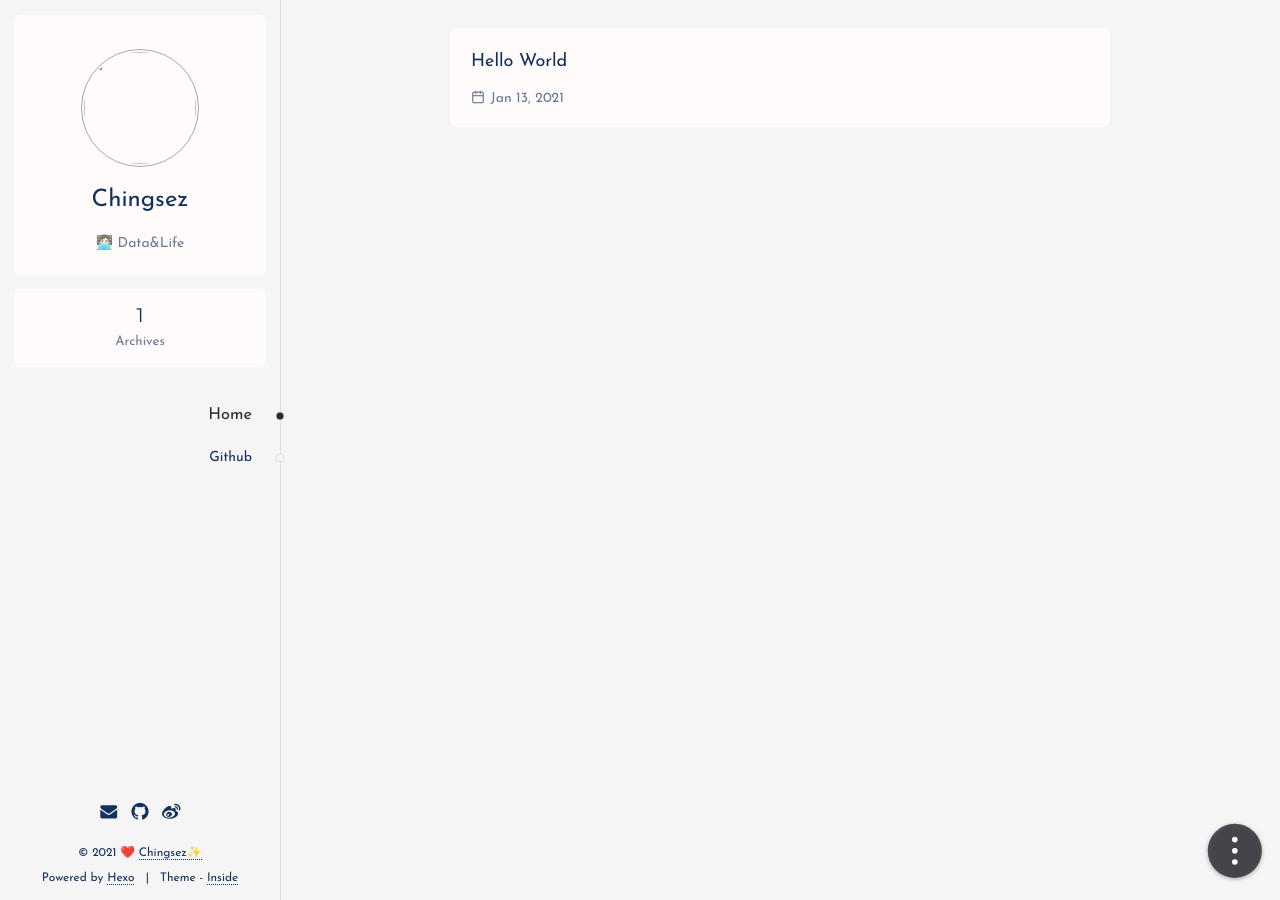
==== index.html @ ec2925b9 "Site updated: 2021-01-14 09:56:22" ====
<!doctype html>
<html lang="en">
<head>
<meta charset="utf-8">
<title>Chingsez's Blog</title>
<base href="/">
<meta name="viewport" content="width=device-width, initial-scale=1, maximum-scale=1, user-scalable=0">
<link rel="canonical" href="http://example.com/">
<link rel="icon" type="image/x-icon" href="/favicon.ico">

<meta property="og:type" content="website">
<meta property="og:title" content="Chingsez&#39;s Blog">
<meta property="og:url" content="http://example.com/index.html">
<meta property="og:site_name" content="Chingsez&#39;s Blog">
<meta property="og:locale" content="en_US">
<meta property="og:image" content="http://tva1.sinaimg.cn/large/008eGmZEly1gmm3kkllflj30u00u0e82.jpg">
<meta property="article:author" content="Chingsez">
<meta name="twitter:card" content="summary">
<meta name="twitter:image" content="http://tva1.sinaimg.cn/large/008eGmZEly1gmm3kkllflj30u00u0e82.jpg">


<!-- hexo injector head_end start --><link href="//fonts.googleapis.com/css?family=Baloo+Bhaijaan|Inconsolata|Josefin+Sans|Montserrat" rel="stylesheet"><link href="/styles.43478ea7e28ed563c48b.css" rel="stylesheet">
<script src="/config.f42c9f4989754b93beda.js"></script>

<link rel="stylesheet" href="/theme.583ee6c41710050a871c.css" is="theme">
<!-- hexo injector head_end end --><meta name="generator" content="Hexo 5.3.0"></head>
<body lang="en"><!-- hexo injector body_begin start --><is-a></is-a><!-- hexo injector body_begin end --><!-- hexo injector body_end start --><script src="/runtime.b15aa7186c559b492b7d.js"></script><script src="/polyfills.824ff89b5f3ca4543a31.js"></script><script src="/main.03652fc423a687c817e8.js"></script><!-- hexo injector body_end end --></body>
</html>
---- styles.43478ea7e28ed563c48b.css ----
@charset "UTF-8";body,html{height:100%}@media print{body,html{height:auto}}html{font-size:14px}@media screen and (max-width:359px){html{font-size:12px}}body{margin:0;font-family:sans-serif;text-rendering:geometricPrecision;-webkit-font-smoothing:antialiased;-webkit-text-size-adjust:100%}@media print{body{background:none!important;color:#000!important}}h1,h2,h3,h4,h5,h6{font-weight:400;line-height:1.5}h1{font-size:1.78571rem}h2{font-size:1.42857rem}h3{font-size:1.28571rem}h4{font-size:1.14286rem}h5,h6{font-size:1rem}a{color:inherit;text-decoration:none;cursor:pointer}canvas,iframe,video{display:block;margin:auto;max-width:100%}img{max-width:100%}blockquote{margin:0;padding:0}table{border-spacing:0;border-collapse:collapse;font-size:inherit}td,th{padding:0}code,pre{font-size:85%;-webkit-font-smoothing:initial;-moz-osx-font-smoothing:initial}code{padding:.2em .4em;border-radius:3px}pre{padding:.75rem 1rem;line-height:1.6;overflow-wrap:normal;border:1px solid;border-color:inherit}pre pre{border:0}pre code{background:none;margin:0;padding:0;color:inherit}::-webkit-scrollbar{width:8px;height:6px}@media (max-width:675px){::-webkit-scrollbar{width:0;height:0;background:none}}input,textarea{border:1px solid;color:inherit;font-family:inherit;padding:4px 6px;background:none}input::-webkit-input-placeholder,textarea::-webkit-input-placeholder{color:inherit;opacity:.5}input:focus,textarea:focus{outline:none}sub,sup{position:relative;vertical-align:baseline}sup{top:-.5em}sub{top:-.3em}@font-face{font-weight:400;font-style:normal;font-family:Icon;src:url([data-uri]) format("woff")}.φbg:before{color:inherit;text-transform:none;font-style:normal;font-family:Icon;vertical-align:-1px}.icon-folder-minus:before{content:"\E900"}.icon-folder-plus:before{content:"\E901"}.icon-minus-circle:before{content:"\E923"}.icon-minus-square:before{content:"\E92E"}.icon-minus:before{content:"\E92F"}.icon-plus-square:before{content:"\E930"}.icon-plus-circle:before{content:"\E931"}.icon-plus:before{content:"\E932"}.icon-exit:before{content:"\E928"}.icon-external:before{content:"\E929"}.icon-check:before{content:"\E92A"}.icon-circle:before{content:"\E92B"}.icon-link:before{content:"\E906"}.icon-at:before{content:"\E927"}.icon-image:before{content:"\E905"}.icon-author:before{content:"\E903"}.icon-cate:before{content:"\E904"}.icon-hash:before{content:"\E907"}.icon-dot:before{content:"\E908"}.icon-next:before{content:"\E909"}.icon-previous:before{content:"\E90A"}.icon-down:before{content:"\E90B"}.icon-up:before{content:"\E90C"}.icon-search:before{content:"\E90D"}.icon-calendar:before{content:"\E90E"}.icon-eye:before{content:"\E90F"}.icon-clock:before{content:"\E910"}.icon-sidebar:before{content:"\E926"}.icon-toc:before{content:"\E925"}.icon-loader:before{content:"\E902"}.icon-wechat:before{content:"\E91C"}.icon-paypal:before{content:"\E919"}.icon-bitcoin:before{content:"\E91B"}.icon-soundcloud:before{content:"\E911"}.icon-pinterest:before{content:"\E91A"}.icon-youtube:before{content:"\E916"}.icon-tumblr:before{content:"\E914"}.icon-linkedin:before{content:"\E915"}.icon-myspace:before{content:"\E917"}.icon-disqus:before{content:"\E918"}.icon-hangouts:before{content:"\E912"}.icon-email:before{content:"\E913"}.icon-facebook:before{content:"\E91D"}.icon-dribbble:before{content:"\E91E"}.icon-telegram:before{content:"\E91F"}.icon-qq:before{content:"\E920"}.icon-instagram:before{content:"\E921"}.icon-weibo:before{content:"\E922"}.icon-feed:before{content:"\E924"}.icon-twitter:before{content:"\E92C"}.icon-github:before{content:"\E92D"}.φbh{position:relative}.φbi{position:fixed;top:0;left:0;z-index:1;overflow-x:hidden;overflow-y:auto;-webkit-overflow-scrolling:touch;width:100%;height:100%}.φbi img{position:absolute;transition:transform .3s cubic-bezier(.2,0,.2,1);transform-origin:0 0;cursor:inherit}.φbi:after{content:"";position:fixed;left:0;right:0;bottom:0;top:0;z-index:-1;transition:opacity .3s;opacity:0}.φbj{cursor:zoom-out}.φbj:after{opacity:1}.φbk{word-wrap:break-word;line-height:1.8}.φbk h2,.φbk h3,.φbk h4,.φbk h5,.φbk h6{margin:2rem 0 1rem;font-weight:700}.φbk h2 a:last-child,.φbk h3 a:last-child,.φbk h4 a:last-child,.φbk h5 a:last-child,.φbk h6 a:last-child{visibility:hidden;border:0}.φbk h2 a:last-child:active,.φbk h2 a:last-child:hover,.φbk h3 a:last-child:active,.φbk h3 a:last-child:hover,.φbk h4 a:last-child:active,.φbk h4 a:last-child:hover,.φbk h5 a:last-child:active,.φbk h5 a:last-child:hover,.φbk h6 a:last-child:active,.φbk h6 a:last-child:hover{color:inherit}.φbk h2 a:last-child:active:after,.φbk h2 a:last-child:hover:after,.φbk h3 a:last-child:active:after,.φbk h3 a:last-child:hover:after,.φbk h4 a:last-child:active:after,.φbk h4 a:last-child:hover:after,.φbk h5 a:last-child:active:after,.φbk h5 a:last-child:hover:after,.φbk h6 a:last-child:active:after,.φbk h6 a:last-child:hover:after{opacity:1;transition:opacity .15s}.φbk h2 a:last-child:after,.φbk h3 a:last-child:after,.φbk h4 a:last-child:after,.φbk h5 a:last-child:after,.φbk h6 a:last-child:after{padding-left:.2em;content:"\E906";vertical-align:-16%;font-style:normal;font-family:Icon;line-height:1;opacity:.63}.φbk h2:active a,.φbk h2:hover a,.φbk h3:active a,.φbk h3:hover a,.φbk h4:active a,.φbk h4:hover a,.φbk h5:active a,.φbk h5:hover a,.φbk h6:active a,.φbk h6:hover a{visibility:visible}.φbk>iframe,.φbk>video{margin:2em auto}.φbk img{vertical-align:text-bottom}.φbk hr{margin:2.5em auto;width:4px;height:4px;border:0;border-radius:3px;background-color:currentColor;box-shadow:1em 0 0 0 currentColor,-1em 0 0 0 currentColor}.φbk blockquote{position:relative;margin:2em 0;padding-left:24px;border-color:inherit}.φbk blockquote:before{position:absolute;left:0;top:0;width:4px;bottom:0;background-color:currentColor;content:"";opacity:.2}.φbk blockquote footer cite{word-break:break-all}.φbk blockquote footer cite:before{padding:0 .3em;content:"\2014"}@media print{.φbk blockquote{margin:2em 1em;font-style:italic;color:#555}}.φbk ol,.φbk ul{padding-left:2em}.φbk ol>li{list-style-type:decimal}.φbk ol>li>ol>li{list-style-type:lower-alpha}.φbk ol>li>ol>li>ol>li{list-style-type:lower-roman}.φbk a{border-bottom:1px dotted;transition:color .15s,border-color .15s,opacity .15s}.φbk a:active,.φbk a:hover{border-bottom-style:solid}.φbk details{position:relative;padding-left:1.5em;border-color:inherit}.φbk details[open]>summary:before{transform:rotate(90deg)}.φbk details>summary{outline:inherit;list-style:none;cursor:pointer;-webkit-user-select:none;-moz-user-select:none;-ms-user-select:none;user-select:none}.φbk details>summary:before{font-family:Icon;position:absolute;left:0;content:"\E909";font-weight:700;transition:transform .15s}.φbk details>summary::-webkit-details-marker{display:none}.φbk details>p:first-of-type{margin-top:0}.φbk>pre{overflow-x:auto}.φbk>pre code{color:inherit;background-color:inherit}.φbk sup a,.φbk sup a:hover{border-bottom:none}@media print{.φbk{line-height:1.5}.φbk a{border-bottom:0}.φbk a[href^=http]:after,.φbk a[href^=https] .φbk a[href^="//"]:after{content:" ("attr(href)")"}}.φbl:first-letter{float:left;margin:.3rem .4rem 0 0;font-size:2.9rem;line-height:1}@media print{.φbl:first-letter{font-size:2.6rem}}.φbk .φcy{margin:1.5em 0;border-color:inherit}.φbk .φcy>div{overflow-x:auto}@media print{.φbk .φcy>div{overflow-x:visible}}@media (max-width:675px){.φbk .φcy{overflow-x:auto;margin:1.5em -1.5rem}.φbk .φcy>div{display:table;overflow-x:inherit;padding:0 1.5rem;min-width:100%;box-shadow:none!important}}.φbk .φda,.φbk .φda table{border-color:inherit}.φbk .φda table{margin:auto;min-width:100%}.φbk .φda td,.φbk .φda th{padding:.5em 1em;border-bottom:1px solid;border-color:inherit}.φbk .φda th{text-align:inherit;white-space:nowrap;font-weight:700}.φbk .φda td{white-space:pre}.φbk .φda th[align=center]{text-align:center}.φbk .φda th[align=right]{text-align:right}@media print{.φbk .φda{text-align:center}.φbk .φda table{display:inline-table;min-width:auto;border:1px solid;text-align:left}.φbk .φda td,.φbk .φda th{white-space:normal;border:1px solid;padding:.5em}.φbk .φda tr:nth-child(2n){background:none!important}}.φbk .φcx{display:block;margin:auto;cursor:zoom-in}.φbk .φcx+figcaption{display:block;margin-top:.75em;text-align:center;font-size:.85em;opacity:.63}.φbk .φcz{padding-left:.75em}.φbk .φcz li{list-style:none}.φbk .φcz i:before{margin-right:.4em;content:"\E92B";font-family:Icon;font-size:smaller;font-style:normal}.φbk .φcz input{display:none}.φbk .φcz input:checked~i:before{content:"\E92A"}.φbk .φdc.φdf>ul li>header:before{content:"\E930"}.φbk .φdc.φdf>ul li>input:checked~header:before{content:"\E92E"}.φbk .φdc.φde>ul li>header:before{content:"\E931"}.φbk .φdc.φde>ul li>input:checked~header:before{content:"\E923"}.φbk .φdc.φdd>ul li>header:before{content:"\E932"}.φbk .φdc.φdd>ul li>input:checked~header:before{content:"\E92F"}.φbk .φdc>ul{padding-left:1.5em}.φbk .φdc>ul li{position:relative;list-style-type:none}.φbk .φdc>ul li>input{position:absolute;z-index:1;left:-1.5em;top:0;margin:0;width:calc(100% + 1.5em);height:1.8em;font-size:inherit;cursor:pointer;opacity:0}.φbk .φdc>ul li>header{position:relative;display:block}.φbk .φdc>ul li>header:before{font-family:Icon;position:absolute;left:-1.5em}.φbk .φdc>ul li>input:checked~ul{display:block}.φbk .φdc>ul li>ul{display:none;padding-left:1.5em}.φbk .φdb>ul{padding-left:2rem}.φbk .φdb>ul li{position:relative;margin:.5em 0;list-style-type:none}.φbk .φdb>ul li:last-child:before{content:none}.φbk .φdb>ul li:before{margin-top:3px;margin-left:4px;width:2px;height:100%}.φbk .φdb>ul li:after,.φbk .φdb>ul li:before{position:absolute;top:.9rem;left:-2rem;content:""}.φbk .φdb>ul li:after{width:6px;height:6px;border:2px solid;border-color:inherit;border-radius:50%;transform:translateY(-50%)}.highlight{position:relative;margin:1em 0}.highlight>table{table-layout:fixed;width:100%}.highlight code{background:none}.highlight pre{margin:0;border:0}@media print{.highlight pre{padding-left:0;padding-right:0;white-space:pre-wrap}}.highlight .gutter{text-align:right;width:2em;vertical-align:top;padding-right:.2em;-webkit-user-select:none;-moz-user-select:none;-ms-user-select:none;user-select:none}.highlight .gutter pre{padding:.75rem .25rem .75rem .75rem}.highlight .gutter+.code pre{padding-left:.5rem;padding-right:0}@media print{.highlight .gutter{display:none}}.highlight .code{overflow-x:auto}.highlight .code .line{padding-right:.75rem}.highlight figcaption{padding:.5rem 1rem;font-size:85%}.highlight figcaption a{float:right;border:0}@media print{.highlight figcaption{padding-left:0;padding-right:0}}.highlight .emphasis{font-style:italic}.highlight .strong{font-weight:700}@media print{.highlight{border:0!important}}.gist .gist-meta{background:none!important}.gist .gist-file{border-color:#eee!important;border-radius:3px!important}.gist .gist-data{padding:.4em 0!important;border-color:#eee!important;border-radius:3px 3px 0 0!important}.φbm{display:block;overflow-x:hidden}.φbm,.φbo{position:relative;height:100%}.φbo{margin-left:280px;transform-origin:0 42%}@media (max-width:975px){.φbo{margin:0}}@media print{.φbo{margin:0}}.φbn,.φbs{height:100%}.φbs{overflow-y:auto;-webkit-overflow-scrolling:touch}.φbr{position:relative;display:block}@media (min-width:676px){.φbr{margin:2rem auto;max-width:660px;min-width:640px}}@media print{.φbr{margin:0 auto;max-width:680px}}.φbq{position:absolute;top:0;right:0;left:0;height:100%}@media (max-width:675px){.φbp:before{position:absolute;top:1.6rem;bottom:1.6rem;left:-1.6rem;z-index:-1;width:100%;border-radius:.85rem;background-color:hsla(0,0%,100%,.2);content:""}.φbp .φbs{overflow-y:hidden;border-radius:.85rem;transition:border-radius .4s}}.φbt{position:relative;display:block;margin-left:1.5rem;padding:.5rem 0;line-height:2rem;transition:color .15s}.φbt:before{position:absolute;top:1.5rem;left:-1rem;content:"-";opacity:.63;transform:translateY(-50%)}.φbv{float:left;padding-right:.5rem;white-space:nowrap;letter-spacing:1px;font-size:.85rem;opacity:.63}.φbu{display:table-cell;font-size:1.15rem}.φbw{padding:2px;width:8rem;height:8rem;border:1px solid;border-radius:50%;vertical-align:bottom}@media (max-width:675px){.φbw{border-color:hsla(0,0%,100%,.618)!important}}.φbx{display:block}.φby{border-radius:6px;padding:2.15rem}@media (max-width:675px){.φby{border-radius:0;padding:1.5rem}}.φbz{position:relative;display:block;padding:1rem 2.15rem 2.15rem}@media (max-width:675px){.φbz{padding:1rem 1.5rem 1.5rem}}@media print{.φbz{display:none}}.φca{display:block;padding:1rem;border-radius:3px;text-align:center;line-height:1.6;transition:background-color .15s;-webkit-user-select:none;-moz-user-select:none;-ms-user-select:none;user-select:none}.φca:active,.φca:hover{color:#fff}.φcb{padding-bottom:4rem;line-height:1.6}.φcc{display:block;margin:2rem 0;padding:1rem 1.5rem;border-left:3px solid transparent;border-radius:3px;word-break:break-word;line-height:1.8}@media print{.φcc{display:none}}.φcg{margin:0;padding:0}.φce{overflow:hidden;list-style:none}.φcf{float:left}.φcf span{margin:0 .6em 0 .2em}.φcd{display:table-cell}.φch{position:fixed;right:1rem;bottom:1.3rem;z-index:1;color:#fff;text-align:center;-webkit-tap-highlight-color:transparent}@media print{.φch{display:none}}.φcj{width:4.4rem;height:4.4rem;cursor:pointer}.φck{-webkit-animation:1s both;animation:1s both;-webkit-animation-name:φci;animation-name:φci}.φcp{z-index:-1;display:block;width:4.4rem;height:4.4rem}.φcm{transform:translate3d(2.2rem,2.2rem,0)}.φcm circle{transition:all .15s cubic-bezier(0,0,.382,1.618);fill:#fff}.φcn{font-size:1.2rem;line-height:1;transform:translateY(.382em);fill:#fff;text-anchor:middle}.φcn tspan{font-size:.75rem;font-family:inherit}.φco{opacity:.9;transform:rotate(-90deg);transform-origin:50% 50%;stroke-width:1px;fill:none}.φcl{opacity:.8}.φcq span{position:absolute;z-index:-1;width:3.4rem;height:3.4rem;border-radius:50%;background-color:rgba(0,0,0,.8);box-shadow:0 2px 4px 1px rgba(0,0,0,.2);font-size:1.5rem;line-height:3.4rem;opacity:0;cursor:pointer;transition:.4s cubic-bezier(0,0,.382,1.618);transition-property:transform,opacity}.φcq span:before{font-size:inherit}.φcq span:nth-child(3n-2){top:0;right:0}.φcq span:nth-child(3n-1){top:0;left:0}.φcq span:nth-child(3n){bottom:0;left:0}.φcr span{opacity:1}.φcr span:first-child{transform:translate3d(0,-140%,0)}.φcr span:nth-child(2){transform:translate3d(-98.99495%,-98.99495%,0)}.φcr span:nth-child(3){transform:translate3d(-140%,0,0)}.φcr span:nth-child(4){transform:translate3d(0,-280%,0)}.φcr span:nth-child(5){transform:translate3d(-107.15136%,-258.68627%,0)}@-webkit-keyframes φci{to{transform:rotateY(1turn)}}@keyframes φci{to{transform:rotateY(1turn)}}.φdg{display:flex;justify-content:center;margin:2rem 0}.φdg,.φdh{text-align:center}.φdh{margin:0 2px;width:2.4rem;height:2.4rem;border-radius:50%;line-height:2.4rem}.φdh:active,.φdh:hover,.φdi{color:#fff}.φdi,.φdj{pointer-events:none}.φdj:before{content:"\E908";font-family:Icon}.φdl:before{content:"\E90A";font-family:Icon}.φdk:before{content:"\E909";font-family:Icon}.φdm{display:block;overflow:hidden;margin-bottom:1.75rem;border-radius:6px}@media (max-width:675px){.φdm{margin:1rem}}.φds{margin:0;font-weight:400;-webkit-tap-highlight-color:transparent}.φds a{padding:1.5rem 1.5rem 0;transition:color .15s}.φdr,.φds a{display:block}.φdn{padding:0 1.5rem;opacity:.8}.φdo{margin:1em 1.5rem 0;padding-bottom:1.5rem;opacity:.63}.φdp{display:inline-block;margin-right:1rem}.φdq{margin-right:.4rem}.φdt{position:relative;display:block;margin:4rem 0 1.5rem;text-align:center}@media print{.φdt{display:none}}.φdy{margin:0;font-size:1.1rem;line-height:2}.φdv{display:inline-block;padding-top:1rem}.φdw{overflow:hidden;border:1px solid;border-color:inherit;border-radius:6px;box-shadow:3px 4px 11px rgba(42,43,51,.1);-webkit-animation:.2s both;animation:.2s both;-webkit-animation-name:φdu;animation-name:φdu}.φdx{margin-bottom:1rem;max-width:24rem;border-color:inherit}.φdw div{padding:1rem 1.5rem;text-align:left;line-height:1.5}@media (max-width:675px){.φdw div{padding:1rem}}.φdw a{display:block;overflow:hidden;max-width:100%;border-radius:3px;text-overflow:ellipsis;white-space:nowrap;transition:background-color .15s,color .15s}.φdz{position:relative;padding:0 1rem;border-color:inherit;font-size:1.1rem;transition:color .15s}.φdz,.φea{display:inline-block}.φea{box-sizing:border-box;border:1px solid;border-color:inherit;border-radius:2.6rem;white-space:nowrap;font-size:.85rem;line-height:2.6rem}.φdz:after{position:absolute;top:50%;right:0;height:1.4rem;border-left:1px solid;border-color:inherit;content:"";transform:translateY(-50%)}.φdz:first-child{padding-left:1.25rem}.φdz:last-child{padding-right:1.25rem}.φdz:last-child:after{content:none}.φdz:before{vertical-align:middle;font-size:1.4rem}@-webkit-keyframes φdu{0%{opacity:0;transform:translate3d(0,1rem,0)}to{opacity:1;transform:none}}@keyframes φdu{0%{opacity:0;transform:translate3d(0,1rem,0)}to{opacity:1;transform:none}}.φcs,.φcu{display:block}.φcu{width:100%}.φcv{position:relative;display:block;max-width:100%;text-align:center}.φcv:before{position:absolute;top:50%;left:50%;margin:-.7em 0 0 -.7em;color:inherit;content:"\E902";font-style:normal;font-size:1.4rem;font-family:Icon;opacity:.63;-webkit-animation:1.75s linear infinite;animation:1.75s linear infinite;-webkit-animation-name:φct;animation-name:φct}.φcw:before{content:"\E905";-webkit-animation:none;animation:none}@-webkit-keyframes φct{0%{transform:rotate(0)}to{transform:rotate(1turn)}}@keyframes φct{0%{transform:rotate(0)}to{transform:rotate(1turn)}}.φeb{position:fixed;top:0;bottom:0;left:0;border-right:1px solid}@media (max-width:975px){.φeb{opacity:0;z-index:0}}@media (max-width:675px){.φeb{border:0;color:#fff}}@media print{.φeb{display:none}}.φel{position:relative;overflow-y:auto;-webkit-overflow-scrolling:touch;margin-right:-1rem;padding-right:1rem;height:100%;width:280px}@media (max-width:675px){.φel{padding-right:1.6rem}}.φel::-webkit-scrollbar{width:0;height:0}.φem{padding:1px 0}.φec{margin:1rem 1rem .5rem;border-radius:6px;text-align:center}@media (max-width:675px){.φec{border:0;background:none!important}}.φed{display:inline-block;margin-top:2.4rem}.φef{display:block;margin:1.5rem;font-size:1.714285rem;transition:color .15s}@media (max-width:675px){.φef{color:#fff!important}}.φee{padding:0 1.5rem 1.5rem;line-height:1.5;opacity:.63}.φeq{display:flex;justify-content:space-around;margin:0 1rem;padding:0 1rem;border-radius:6px;text-align:center;white-space:nowrap;-webkit-tap-highlight-color:transparent;-webkit-user-select:none;-moz-user-select:none;-ms-user-select:none;user-select:none}@media (max-width:675px){.φeq{background:none!important}}.φer{position:relative;padding:1.25rem 0;min-width:24%;border-radius:6px}.φer:after{position:absolute;right:0;bottom:0;left:0;margin:auto;width:62%;height:.3rem;content:"";transition:transform .4s;transform:scaleY(0);transform-origin:bottom center;border-radius:3px 3px 0 0;background-color:currentColor}.φer span{display:block;margin:0 .5rem;line-height:1}.φer span:first-child{margin-bottom:.75rem;font-size:1.4rem}.φer span:last-child{font-size:.95rem;opacity:.63}@media (max-width:675px){.φer:after{left:-.2rem;right:-.2rem;top:.5rem;bottom:.5rem;width:auto;height:auto;border-radius:6px;background-color:hsla(0,0%,100%,.1)!important}}.φer:active:after,.φer:hover:after,.φes:after{transform:scaleX(1)}@media (max-width:675px){.φer:active,.φer:hover,.φes{color:#fff!important}}.φen{margin:2rem 0 3rem;-webkit-tap-highlight-color:transparent;-webkit-user-select:none;-moz-user-select:none;-ms-user-select:none;user-select:none}.φeo{position:relative;display:block;padding-right:2rem;border-color:inherit;text-align:right;text-transform:capitalize;white-space:pre;line-height:3rem;transition:all .15s}.φeo:after{position:absolute;top:50%;right:0;width:7px;height:7px;border-radius:50%;content:"";transform:translate(50%,-50%)}@media (max-width:675px){.φeo{padding-left:3rem;text-align:left}.φeo:before{position:absolute;top:0;right:0;width:100%;height:100%;background:linear-gradient(90deg,hsla(0,0%,100%,.1),transparent)!important;content:"";transition:transform .4s;transform:scaleX(0);transform-origin:0 50%}.φeo:after{content:none}}.φeo:active,.φeo:hover,.φep{font-size:1.168rem}.φeo:active:after,.φeo:hover:after,.φep:after{background-image:none}@media (max-width:675px){.φeo:active,.φeo:hover,.φep{font-size:inherit;color:#fff!important}.φeo:active:before,.φeo:hover:before,.φep:before{transform:scaleX(1)}}.φeg{padding:1rem 1rem .75rem;text-align:center;line-height:1.4em}.φeg>p{margin:.25rem 0 0;font-size:.85rem}.φeg>p a{border-color:inherit}@media (max-width:675px){.φeg>p a:active,.φeg>p a:hover{color:#fff;border-color:#fff}}.φei+.φei:before{padding:0 .8rem;content:"|"}.φeh{position:absolute;right:1rem;bottom:0;left:0}.φej{margin:0 1rem 1rem;-webkit-user-select:none;-moz-user-select:none;-ms-user-select:none;user-select:none}.φek{display:inline-block;font-size:0;transition:color .15s}.φek:before{margin:0 .4rem;font-size:1.428rem;line-height:1.5}@media (max-width:675px){.φek:active,.φek:hover{color:#fff!important}}.φet{display:inline-block;margin:0 1rem 1rem 0}.φeu{display:block;padding:0 1em;border-radius:3px;line-height:2.4;transition:background-color .15s}.φeu:before{margin-right:.2em;content:"\E907";vertical-align:-.1em;font-size:.85em;font-family:Icon;vertical-align:-1px;line-height:inherit}.φeu :active,.φeu:hover{color:#fff}.φev{position:fixed;top:0;right:0;bottom:0;overflow-y:auto;-webkit-overflow-scrolling:touch;-webkit-user-select:none;-moz-user-select:none;-ms-user-select:none;user-select:none;padding:1rem 0;width:252px;transform:translate3d(252px,0,0)}@media print{.φev{display:none}}.φew{box-shadow:-2px 0 3px rgba(0,0,0,.1)}.φex{position:relative;margin:0;padding:0 0 0 1.5em}.φey{padding:0}.φey:before{position:absolute;top:.5em;bottom:.5em;left:1px;width:2px;content:"";transition:transform .4s;transform:scaleY(0);transform-origin:center top}.φez:before{transform:scaleX(1)}.φfa{display:block;padding:.5em 1em;line-height:1.4}.φfa code{white-space:nowrap}.φfb{float:left;margin-right:4px;font-size:.9rem}.φfc{display:table-cell}.φfd{display:block;text-align:center;opacity:.5}.φfe{margin:10rem 0 3rem;border:0;font-size:10rem;font-family:monospace}@media (max-width:675px){.φfe{font-size:6rem}}.φff{font-size:1.25rem}.φfg{display:block}.φfj{border-radius:6px;padding:2.15rem}@media (max-width:675px){.φfj{border-radius:0;padding:1.5rem}}.φfk{position:relative;padding:2.15rem 0;border-color:inherit}@media (max-width:675px){.φfk{padding:1.5rem 0}}.φfk:first-of-type{margin-top:-2.15rem}@media (max-width:675px){.φfk:first-of-type{margin-top:-1.5rem}}.φfk:last-of-type{margin-bottom:-2.15rem;padding-bottom:6rem}@media (max-width:675px){.φfk:last-of-type{margin-bottom:-1.5rem}}.φfk:before{position:absolute;top:0;left:1.5rem;height:100%;border-left:1px solid;border-color:inherit;content:""}.φfl{margin:0;line-height:2.4em}.φfh,.φfl{position:relative}.φfh{padding-left:3rem}.φfh:hover .φfi:after{opacity:1}.φfi{top:1.5rem;left:1.5rem;padding:0 .6em;border-radius:2em;color:#fff;text-transform:uppercase;font-weight:600;line-height:2;transform:translate3d(-50%,-50%,0) scale3d(.75,.75,1)}.φfi,.φfi:after{position:absolute}.φfi:after{top:0;right:0;bottom:0;left:0;z-index:-1;border-radius:inherit;content:"";opacity:.63;transition:opacity .4s}.φfm{display:block;overflow-x:auto;overflow-y:hidden;white-space:nowrap}.φfm::-webkit-scrollbar{width:0;height:0}.φfr{position:relative;margin-bottom:.3rem;overflow:hidden;border-radius:6px}@media (max-width:675px){.φfr{border-radius:0}}.φfn{position:relative;display:inline-block;padding:0 2rem;font-size:1.2rem;line-height:3.8;border-color:inherit}.φfn:after{margin-left:.5rem;padding:2px 5px;border-radius:3px;border:1px solid;border-color:inherit;content:attr(count);font-size:.85rem}.φfn:before{position:absolute;right:0;bottom:0;left:0;margin:auto;width:38%;height:.3rem;content:"";transition:transform .4s;transform:scaleY(0);transform-origin:bottom center;border-radius:3px 3px 0 0;background-color:currentColor}.φfn:active:before,.φfn:hover:before,.φfo:before{transform:scaleX(1)}.φfp{z-index:1;display:flex;align-items:center;padding:0 .5em;-webkit-user-select:none;-moz-user-select:none;-ms-user-select:none;user-select:none}.φfp,.φfp:after{position:absolute;top:0;bottom:0;left:0}.φfp:after{content:"";right:0;box-shadow:0 0 10px 14px currentColor}.φfq{right:0;left:auto}.φfs{display:block;overflow:hidden;border-radius:6px}@media (max-width:675px){.φfs{border-radius:0}}@media print{.φfs{background:#fff}}.φfu{text-align:center}@media print{.φfu{display:none}}.φfw{margin:0;padding:4.3rem 2.15rem 2.15rem}.φfv{margin-top:-1rem;line-height:2;opacity:.5}.φft{position:relative;padding:.80625rem 2.15rem 2.15rem}@media (max-width:675px){.φft{padding:.5625rem 1.5rem 1.5rem}}@media print{.φft{padding:0}.φft:before{display:block;margin:1rem 0 4rem;content:attr(data-title);text-align:center;font-size:2.2rem}}.φfx{display:block;overflow:hidden;border-radius:6px}@media (max-width:675px){.φfx{border-radius:0}}@media print{.φfx{background:#fff}}.φgh{position:relative}@media (max-width:675px){.φgh{border-radius:0}}@media print{.φgh{display:none}}.φgj,.φgt{margin:0}.φgj{line-height:2}.φgk{display:inline-block;margin-right:1rem;transition:color .15s}.φgk:before{margin-right:.4rem;font-family:Icon;vertical-align:-1px}.φgo:before{content:"\E90E"}.φgl:before{content:"\E903"}.φgp:before{content:"\E90F"}.φgn:before{content:"\E910"}.φgm:before{content:"\E904"}.φga{position:relative;padding:.80625rem 2.15rem 2.15rem}@media (max-width:675px){.φga{padding:.5625rem 1.5rem 1.5rem}}@media print{.φga{margin:2rem 4rem;padding:0}.φga:before{display:block;margin:1rem 0 4rem;content:attr(data-title);text-align:center;font-size:2.2rem}}.φgb{padding:0 2.15rem}@media (max-width:675px){.φgb{padding:0 1.5rem}}@media print{.φgb{display:none}}.φgg{padding-bottom:1rem}.φgc{display:flex;padding:1.5rem 0;border-top:1px solid;border-color:inherit;line-height:1.5}@media (max-width:675px){.φgc{padding-top:1rem}}.φgd{position:relative;flex:1;padding:0 1rem}.φgd:after,.φgd:before{position:absolute;top:0;font-size:1.4rem;font-family:Icon;line-height:1}.φgf:before{left:-.5rem;content:"\E90A"}.φge{text-align:right}.φge:after{right:-.5rem;content:"\E909"}.φgi .φgt{padding:4.3rem 2.15rem 2.15rem}.φgi .φgj{padding:0 2.15rem;line-height:3}@media (max-width:675px){.φgi .φgj{padding:0 1.5rem}}.φgr{padding-top:37%;background-position:50%;background-size:cover;color:#fff}@media (max-width:675px){.φgr{padding-top:30%}}.φgr .φgj{background-color:transparent}.φgr .φgq{padding:2.5rem 2.15rem 1rem;background:rgba(0,0,0,.25);background:linear-gradient(180deg,transparent,rgba(0,0,0,.75))}@media (max-width:675px){.φgr .φgq{padding:2rem 1.5rem 1rem}}.φgs{margin:.7rem 0 1rem;height:2px;border:0;background:#fff;opacity:.5;-webkit-animation:.4s both;animation:.4s both;-webkit-animation-name:φfz;animation-name:φfz}@media (max-width:675px){.φgs{margin:.5rem 0 1rem}}@-webkit-keyframes φfz{0%{transform:scale3d(.8,.8,1)}to{transform:none}}@keyframes φfz{0%{transform:scale3d(.8,.8,1)}to{transform:none}}.φfy,.φhp{display:block}.φht{border-radius:6px;padding:2.15rem}@media (max-width:675px){.φht{border-radius:0;padding:1.5rem}}.φhs{margin:0 0 1.5rem}.φhq{display:block;border-radius:6px;padding:2.15rem}@media (max-width:675px){.φhq{border-radius:0;padding:1.5rem}}.φhr{margin:0 0 1.5rem}.φgu{display:block}.φgv{position:fixed;top:0;right:0;left:0;z-index:1;overflow-y:auto;height:100%;background-color:rgba(0,0,0,.2)}.φgv .φhn{margin:3rem auto 2rem;max-width:660px;-webkit-animation:.2s both;animation:.2s both;-webkit-animation-name:φgw;animation-name:φgw}@media (max-width:675px){.φgv .φhn{margin:0;max-width:none}}.φhk{display:flex;padding:.25rem .5rem;white-space:nowrap;border-radius:6px}@media (max-width:675px){.φhk{border-radius:0;padding:0 .25rem;max-height:4rem}}.φhl{margin-bottom:5px}@media (max-width:675px){.φhl{margin-bottom:0;border-bottom:1px solid;border-color:inherit}}.φhm{padding:1rem;font-size:1.5rem;opacity:.5;transition:opacity .15s}.φhm:active,.φhm:hover{opacity:1}.φhh{display:flex;flex-direction:row-reverse;flex-grow:1}.φhi{padding:1rem;font-size:1.5rem;opacity:.5;transition:opacity .15s}.φhj{flex-grow:1;padding:0;font-size:1.2rem;border:0;line-height:1.4}.φhh:hover .φhi,.φhj:focus+.φhi{opacity:1}.φho{overflow:hidden;padding-bottom:1px;border-color:inherit;border-radius:6px}@media (max-width:675px){.φho{border-radius:0;overflow-y:auto;-webkit-overflow-scrolling:touch;max-height:calc(100vh - 4rem)}}.φgx{border-color:inherit;padding:2.15rem}@media (max-width:675px){.φgx{padding:1.5rem}}.φgz{display:flex;justify-content:space-between;margin-top:-1rem;padding:1rem 0;font-size:1.2rem}.φha{border-bottom:2px dashed;border-color:inherit}.φgy{height:1.5rem}.φhb{position:relative;display:flex;padding:1.5rem 0;border-bottom:1px solid;border-color:inherit}@media (max-width:675px){.φhb{padding:1rem 0}}.φhb:last-of-type{padding-bottom:0;border:0}.φhc{flex:1}.φhf{margin-right:1.5rem;width:6rem;height:6rem;border-radius:3px;background-position:50%;background-size:auto 100%}@media (max-width:675px){.φhf{margin-right:1rem}}.φhg{font-size:1.2rem;transition:color .15s}.φhe,.φhg{display:block}.φhe{line-height:2.4;opacity:.63}.φhd em,.φhg em{color:#dc3545;font-style:normal}.φhd{word-break:break-word}@-webkit-keyframes φgw{0%{transform:translate3d(0,-4rem,0);opacity:0}to{transform:none;opacity:1}}@keyframes φgw{0%{transform:translate3d(0,-4rem,0);opacity:0}to{transform:none;opacity:1}}
---- theme.583ee6c41710050a871c.css ----
body{color:#14305B}.φf,.φg:after{background:#fffbfb}.φh,details figure.highlight,input,textarea{border-color:#e0e0e0}.φi:after{color:#fffbfb}.φj:after{box-shadow:0 0 0 1px #e0e0e0}.φcy ::-webkit-scrollbar-thumb{background-color:#e0e0e0}.φcy ::-webkit-scrollbar-thumb:hover{background-color:#14305B}.φdb>ul>li:before{background-color:#e0e0e0}.φdb>ul>li:after{background:#fffbfb}body{font-family:'Josefin Sans','PingFang SC'}.φc{font-family:Baloo Bhaijaan,'Josefin Sans','PingFang SC'}.φd,.φe:after{font-family:Montserrat,'Josefin Sans','PingFang SC'}.highlight figcaption,code,pre{font-family:Inconsolata,monospace}.φbc,.φbd:after,body{background:#f5f5f5}@media (max-width:675px){.φbe{background:#f5f5f5}}::-moz-selection{background-color:#2a2b33;color:#fff}::selection{background-color:#2a2b33;color:#fff}::-webkit-scrollbar-thumb{background-color:rgba(42,43,51,.2)}::-webkit-scrollbar-thumb:hover{background-color:rgba(42,43,51,.8)}code{color:#2a2b33}.φda th,code{background-color:rgba(42,43,51,.05)}@media (max-width:675px){.φk{background:#2a2b33}}.φl,.φm:after,.φn:before,.φo:active:after,.φo:hover:after,.φp:active:before,.φp:hover:before,.φq:active,.φq:hover{background-color:#2a2b33;background-image:none}.φr{background-color:rgba(42,43,51,.1)}.φs{background-color:rgba(42,43,51,.05)}.φt,.φu:active,.φu:hover{color:#2a2b33}.φv{border-color:#2a2b33}.φw{border-color:rgba(42,43,51,.4)}.φx,.φy:active,.φy:hover{border-color:rgba(42,43,51,.2)}.φz a:hover,.φz sup a{color:#2a2b33}.φz a:hover{border-color:#2a2b33}.φba{stroke:#2a2b33}.φbb{fill:#2a2b33}.φdb>ul li{border-color:#2a2b33}.highlight{border-radius:3px;color:#262b2f}.highlight .gutter{color:#95a5b3}.highlight figcaption{color:#363636}.highlight figcaption a,.highlight figcaption a:hover{color:#237dac}.highlight ::-webkit-scrollbar-thumb{background-color:#ffffff}.highlight ::-webkit-scrollbar-thumb:hover{background-color:#f3f6f7}.highlight ::-moz-selection{background-color:#f3f6f7;color:inherit}.highlight ::selection{background-color:#f3f6f7;color:inherit}.highlight .comment,.highlight .quote{color:#95a5b3}.highlight .deletion,.highlight .name,.highlight .regexp,.highlight .selector-class,.highlight .selector-id,.highlight .tag,.highlight .template-variable,.highlight .variable{color:#5d6c7b}.highlight .built_in,.highlight .builtin-name,.highlight .link,.highlight .literal,.highlight .meta,.highlight .number,.highlight .params,.highlight .type{color:#40464a}.highlight .attribute{color:#2980b9}.highlight .addition,.highlight .bullet,.highlight .string,.highlight .symbol{color:#be516e}.highlight .section,.highlight .title{color:#944770}.highlight .keyword,.highlight .selector-tag{color:#239371}.highlight{background-color:#ffffff}.highlight figcaption{border-radius:3px 3px 0 0;background-color:#ffffff}
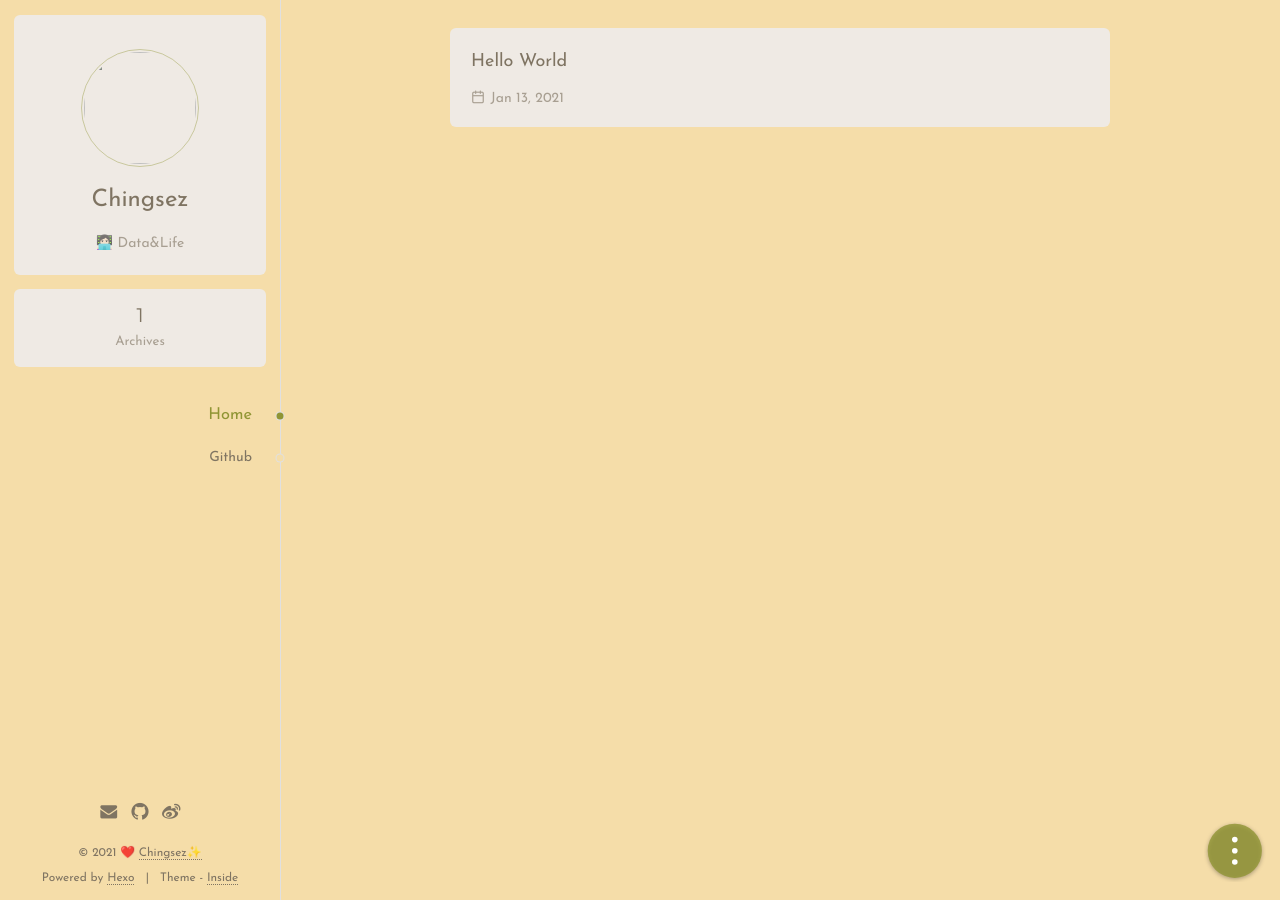
==== commit b9d7423b: "Site updated: 2021-01-17 10:50:34" ====
--- a/index.html
+++ b/index.html
@@ -20,9 +20,9 @@
 
 
 <!-- hexo injector head_end start --><link href="//fonts.googleapis.com/css?family=Baloo+Bhaijaan|Inconsolata|Josefin+Sans|Montserrat" rel="stylesheet"><link href="/styles.43478ea7e28ed563c48b.css" rel="stylesheet">
-<script src="/config.f42c9f4989754b93beda.js"></script>
+<script src="/config.e90668101f3a6fd9c59e.js"></script>
 
-<link rel="stylesheet" href="/theme.583ee6c41710050a871c.css" is="theme">
+<link rel="stylesheet" href="/theme.897090c731736257d7a2.css" is="theme">
 <!-- hexo injector head_end end --><meta name="generator" content="Hexo 5.3.0"></head>
 <body lang="en"><!-- hexo injector body_begin start --><is-a></is-a><!-- hexo injector body_begin end --><!-- hexo injector body_end start --><script src="/runtime.b15aa7186c559b492b7d.js"></script><script src="/polyfills.824ff89b5f3ca4543a31.js"></script><script src="/main.03652fc423a687c817e8.js"></script><!-- hexo injector body_end end --></body>
 </html>
--- a/theme.897090c731736257d7a2.css
+++ b/theme.897090c731736257d7a2.css
@@ -0,0 +1 @@
+body{color:#7f7462}.φf,.φg:after{background:#efeae4}.φh,details figure.highlight,input,textarea{border-color:#e0e0e0}.φi:after{color:#efeae4}.φj:after{box-shadow:0 0 0 1px #e0e0e0}.φcy ::-webkit-scrollbar-thumb{background-color:#e0e0e0}.φcy ::-webkit-scrollbar-thumb:hover{background-color:#7f7462}.φdb>ul>li:before{background-color:#e0e0e0}.φdb>ul>li:after{background:#efeae4}body{font-family:'Josefin Sans','PingFang SC'}.φc{font-family:Baloo Bhaijaan,'Josefin Sans','PingFang SC'}.φd,.φe:after{font-family:Montserrat,'Josefin Sans','PingFang SC'}.highlight figcaption,code,pre{font-family:Inconsolata,monospace}.φbc,.φbd:after,body{background:#f5dda9}@media (max-width:675px){.φbe{background:#f5dda9}}::-moz-selection{background-color:#909534;color:#fff}::selection{background-color:#909534;color:#fff}::-webkit-scrollbar-thumb{background-color:rgba(144,149,52,.2)}::-webkit-scrollbar-thumb:hover{background-color:rgba(144,149,52,.8)}code{color:#909534}.φda th,code{background-color:rgba(144,149,52,.05)}@media (max-width:675px){.φk{background:c2b988}}.φl,.φm:after,.φn:before,.φo:active:after,.φo:hover:after,.φp:active:before,.φp:hover:before,.φq:active,.φq:hover{background-color:#909534;background-image:none}.φr{background-color:rgba(144,149,52,.1)}.φs{background-color:rgba(144,149,52,.05)}.φt,.φu:active,.φu:hover{color:#909534}.φv{border-color:#909534}.φw{border-color:rgba(144,149,52,.4)}.φx,.φy:active,.φy:hover{border-color:rgba(144,149,52,.2)}.φz a:hover,.φz sup a{color:#909534}.φz a:hover{border-color:#909534}.φba{stroke:#909534}.φbb{fill:#909534}.φdb>ul li{border-color:#909534}.highlight{border-radius:3px;color:#262b2f}.highlight .gutter{color:#95a5b3}.highlight figcaption{color:#363636}.highlight figcaption a,.highlight figcaption a:hover{color:#237dac}.highlight ::-webkit-scrollbar-thumb{background-color:#ffffff}.highlight ::-webkit-scrollbar-thumb:hover{background-color:#f3f6f7}.highlight ::-moz-selection{background-color:#f3f6f7;color:inherit}.highlight ::selection{background-color:#f3f6f7;color:inherit}.highlight .comment,.highlight .quote{color:#95a5b3}.highlight .deletion,.highlight .name,.highlight .regexp,.highlight .selector-class,.highlight .selector-id,.highlight .tag,.highlight .template-variable,.highlight .variable{color:#5d6c7b}.highlight .built_in,.highlight .builtin-name,.highlight .link,.highlight .literal,.highlight .meta,.highlight .number,.highlight .params,.highlight .type{color:#40464a}.highlight .attribute{color:#2980b9}.highlight .addition,.highlight .bullet,.highlight .string,.highlight .symbol{color:#be516e}.highlight .section,.highlight .title{color:#944770}.highlight .keyword,.highlight .selector-tag{color:#239371}.highlight{background-color:#ffffff}.highlight figcaption{border-radius:3px 3px 0 0;background-color:#ffffff}
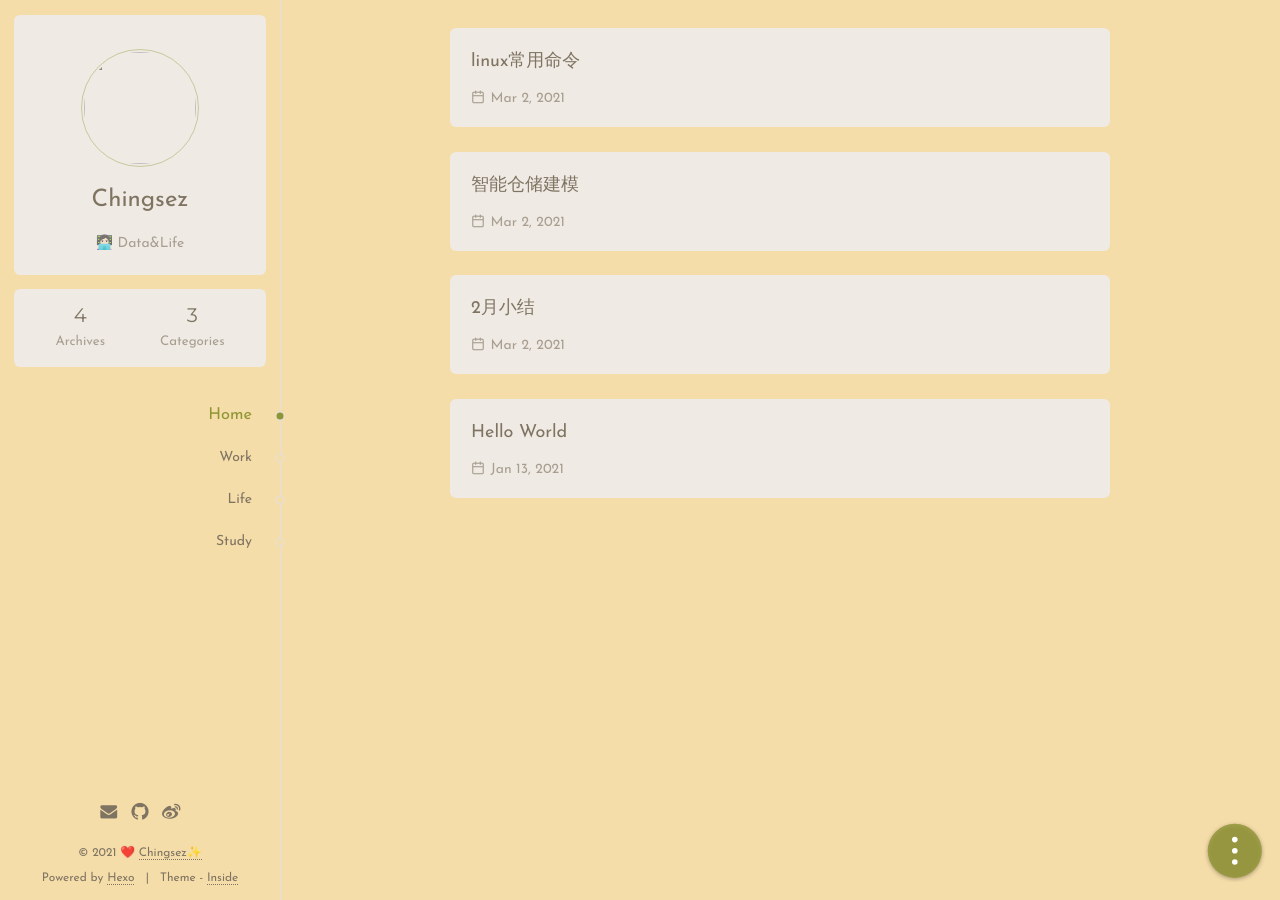
==== commit 1fae499c: "Site updated: 2021-03-02 15:46:01" ====
--- a/index.html
+++ b/index.html
@@ -5,22 +5,22 @@
 <title>Chingsez's Blog</title>
 <base href="/">
 <meta name="viewport" content="width=device-width, initial-scale=1, maximum-scale=1, user-scalable=0">
-<link rel="canonical" href="http://example.com/">
+<link rel="canonical" href="https://chingsez.github.io/">
 <link rel="icon" type="image/x-icon" href="/favicon.ico">
 
 <meta property="og:type" content="website">
 <meta property="og:title" content="Chingsez&#39;s Blog">
-<meta property="og:url" content="http://example.com/index.html">
+<meta property="og:url" content="https://chingsez.github.io/index.html">
 <meta property="og:site_name" content="Chingsez&#39;s Blog">
 <meta property="og:locale" content="en_US">
-<meta property="og:image" content="http://tva1.sinaimg.cn/large/008eGmZEly1gmm3kkllflj30u00u0e82.jpg">
+<meta property="og:image" content="https://tva1.sinaimg.cn/large/008eGmZEly1gmm3kkllflj30u00u0e82.jpg">
 <meta property="article:author" content="Chingsez">
 <meta name="twitter:card" content="summary">
-<meta name="twitter:image" content="http://tva1.sinaimg.cn/large/008eGmZEly1gmm3kkllflj30u00u0e82.jpg">
+<meta name="twitter:image" content="https://tva1.sinaimg.cn/large/008eGmZEly1gmm3kkllflj30u00u0e82.jpg">
 
 
 <!-- hexo injector head_end start --><link href="//fonts.googleapis.com/css?family=Baloo+Bhaijaan|Inconsolata|Josefin+Sans|Montserrat" rel="stylesheet"><link href="/styles.43478ea7e28ed563c48b.css" rel="stylesheet">
-<script src="/config.e90668101f3a6fd9c59e.js"></script>
+<script src="/config.fa4c14c0015542d68a12.js"></script>
 
 <link rel="stylesheet" href="/theme.897090c731736257d7a2.css" is="theme">
 <!-- hexo injector head_end end --><meta name="generator" content="Hexo 5.3.0"></head>
